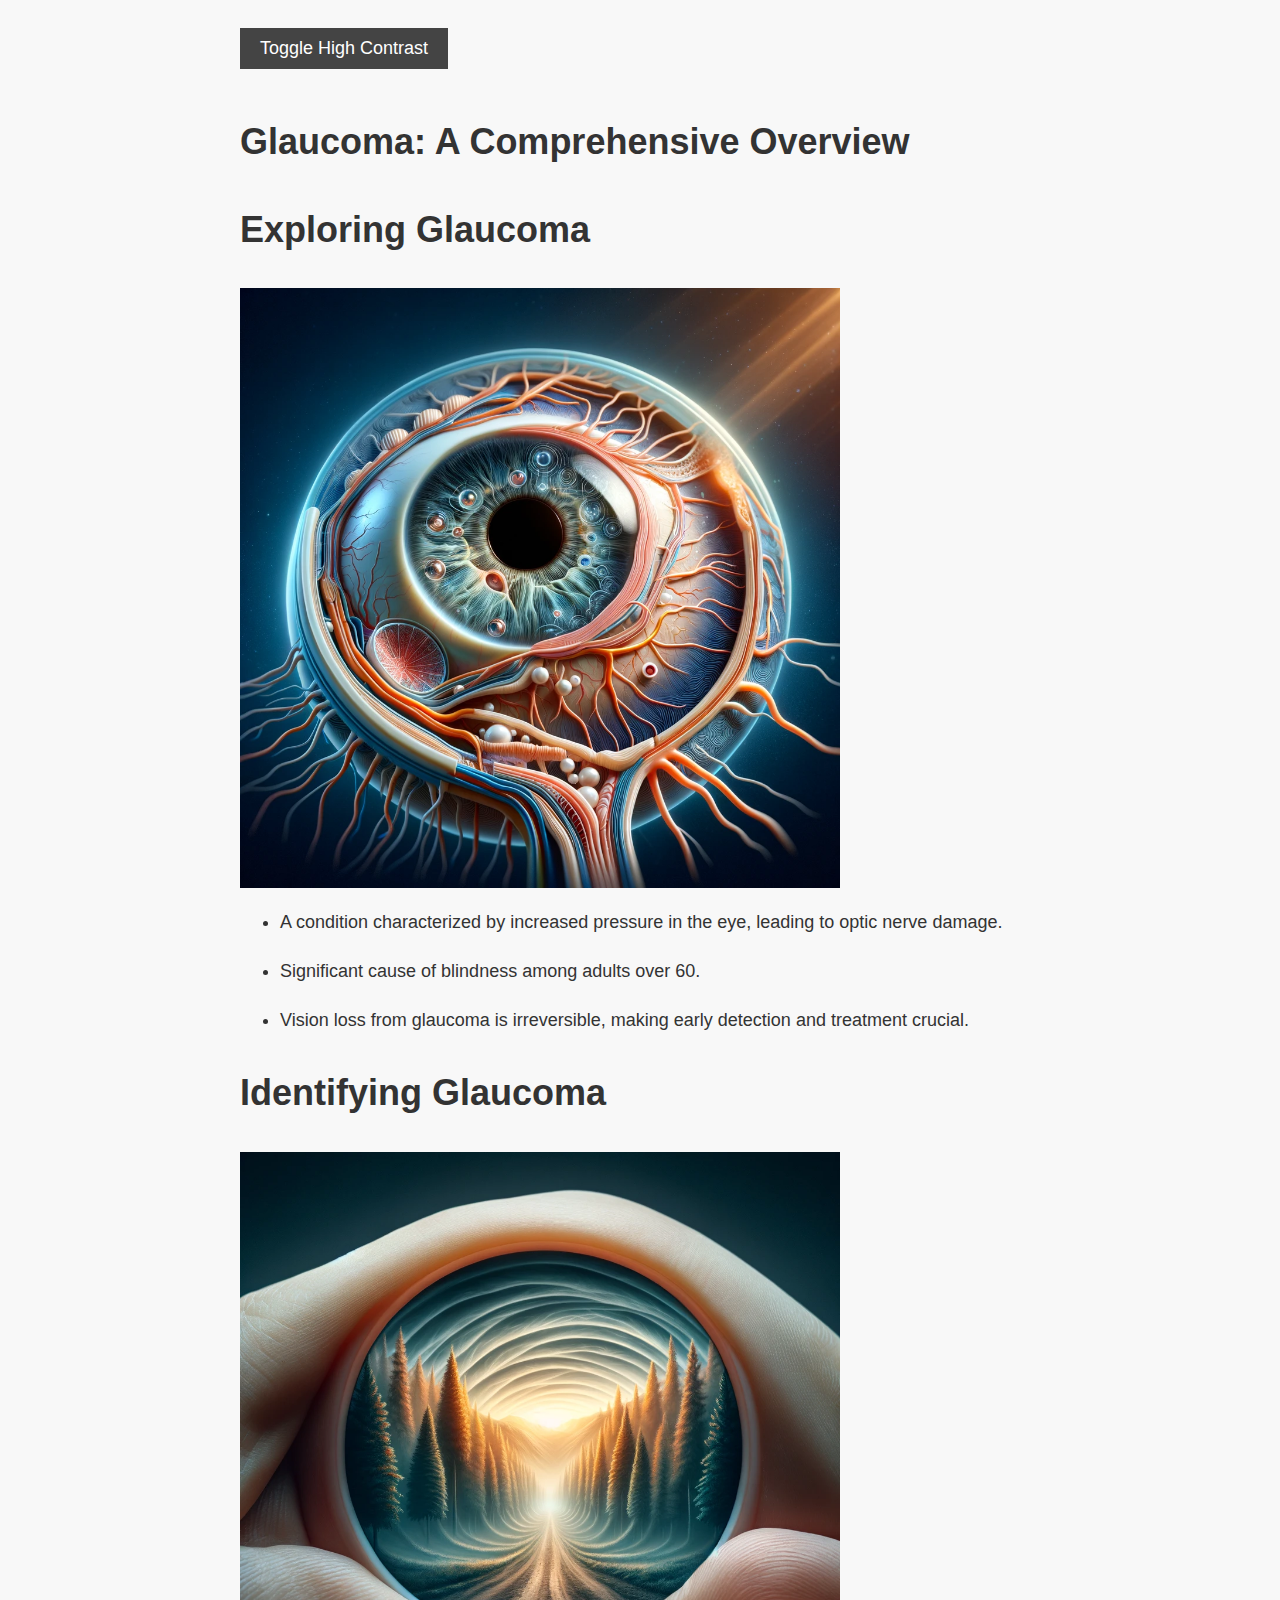
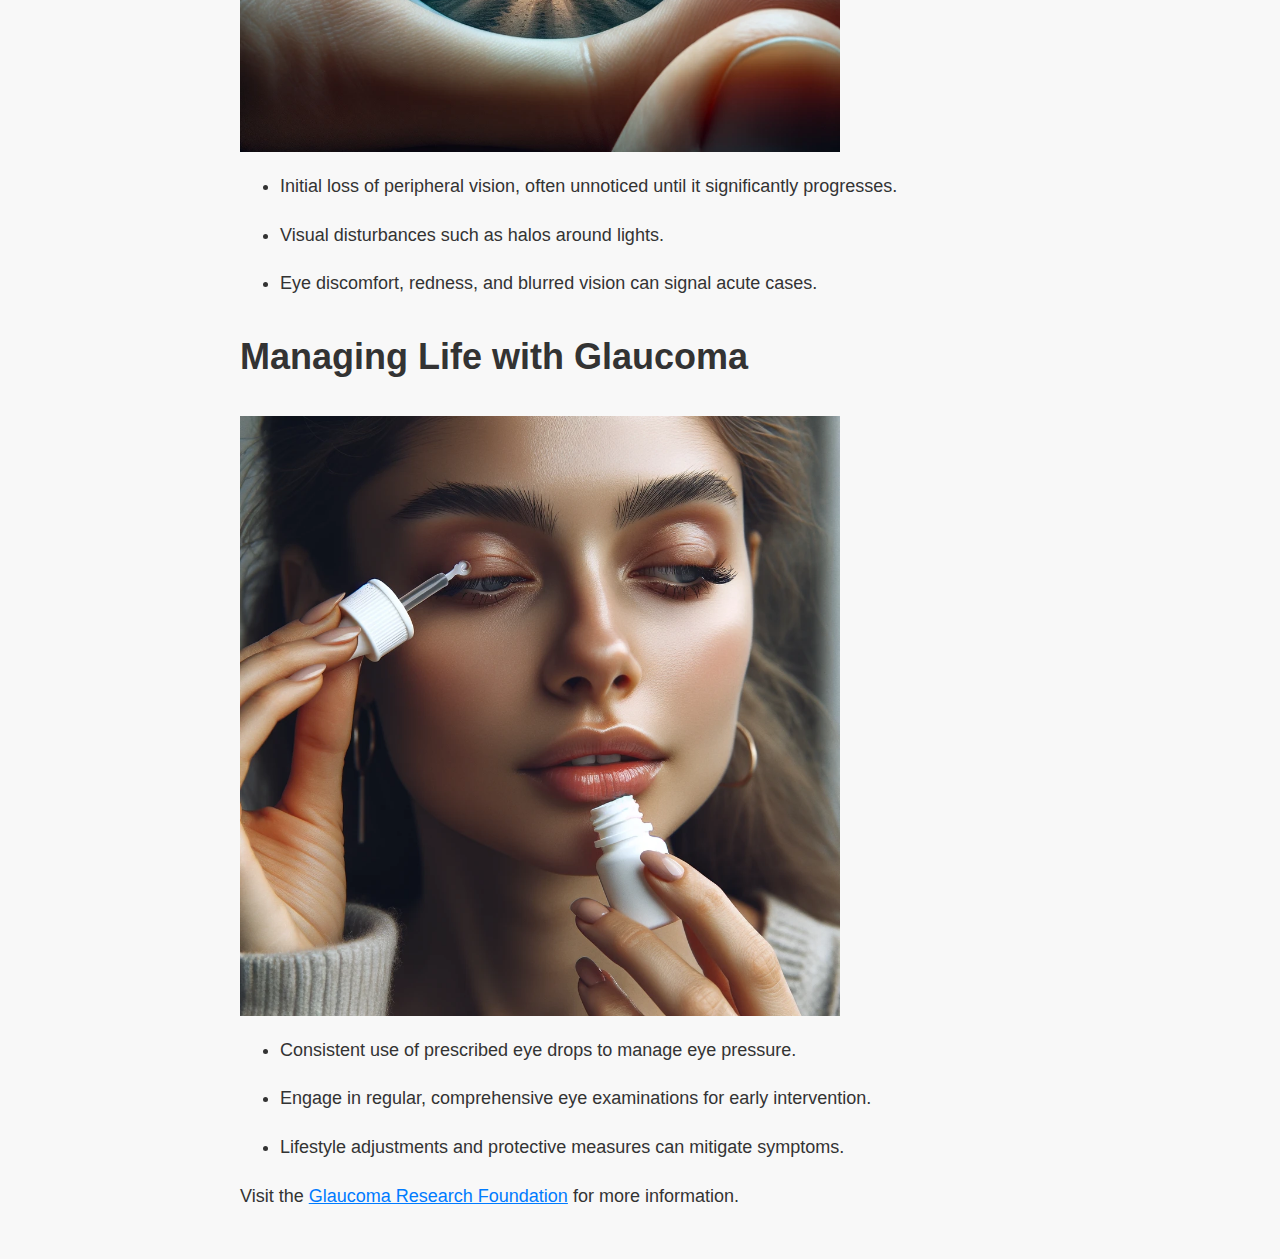
==== module-7/index.html @ 6ba4dfab "Assignment 7" ====
<!DOCTYPE html>
<html lang="en">
<head>
    <meta charset="UTF-8">
    <meta name="viewport" content="width=device-width, initial-scale=1.0">
    <title>Glaucoma: Insight and Care</title>
    <link rel="stylesheet" href="style.css">
</head>
<body>
    <div class="container">
        <button id="contrast-toggle">Toggle High Contrast</button>
        <header>
            <h1>Glaucoma: A Comprehensive Overview</h1>
        </header>
        <main>
            <section aria-labelledby="glaucoma-overview">
                <h2 id="glaucoma-overview">Exploring Glaucoma</h2>
                <img src="glaucoma-overview.jpg" alt="Illustration of Glaucoma">
                <ul>
                    <li>A condition characterized by increased pressure in the eye, leading to optic nerve damage.</li>
                    <li>Significant cause of blindness among adults over 60.</li>
                    <li>Vision loss from glaucoma is irreversible, making early detection and treatment crucial.</li>
                </ul>
            </section>
            <section aria-labelledby="glaucoma-detection">
                <h2 id="glaucoma-detection">Identifying Glaucoma</h2>
                <img src="glaucoma-detection.jpg" alt="Signs of Glaucoma">
                <ul>
                    <li>Initial loss of peripheral vision, often unnoticed until it significantly progresses.</li>
                    <li>Visual disturbances such as halos around lights.</li>
                    <li>Eye discomfort, redness, and blurred vision can signal acute cases.</li>
                </ul>
            </section>
            <section aria-labelledby="glaucoma-management">
                <h2 id="glaucoma-management">Managing Life with Glaucoma</h2>
                <img src="glaucoma-management.jpg" alt="Glaucoma Care">
                <ul>
                    <li>Consistent use of prescribed eye drops to manage eye pressure.</li>
                    <li>Engage in regular, comprehensive eye examinations for early intervention.</li>
                    <li>Lifestyle adjustments and protective measures can mitigate symptoms.</li>
                </ul>
            </section>
        </main>
            <footer>
                <p>Visit the <a href="https://glaucoma.org" target="_blank" rel="noopener noreferrer">Glaucoma Research Foundation</a> for more information.</p>
            </footer>
        <script src="script.js"></script>
</body>
</html>
---- module-7/style.css ----
body {
    font-size: 18px; /* Standard font size */
    color: #333; /* Standard text color */
    background-color: #f8f8f8; /* Light background */
    line-height: 1.6;
    font-family: Arial, sans-serif;
    transition: color 0.3s ease, background-color 0.3s ease;
}
.high-contrast {
    color: #fff; /* High contrast text color */
    background-color: #000; /* High contrast background color */
}
h1, h2 {
    font-size: 2em;
}
p, li {
    font-size: 1em;
    margin-bottom: 20px;
}
img {
    width: 100%;
    max-width: 600px;
    height: auto;
    display: block;
    margin: 20px 0;
}
#contrast-toggle {
    font-size: 1em;
    padding: 10px 20px;
    background-color: #444;
    color: #fff;
    border: none;
    cursor: pointer;
    margin-bottom: 20px;
}
a {
    color: #007bff;
}
.container {
    max-width: 800px;
    margin: auto;
    padding: 20px;
}
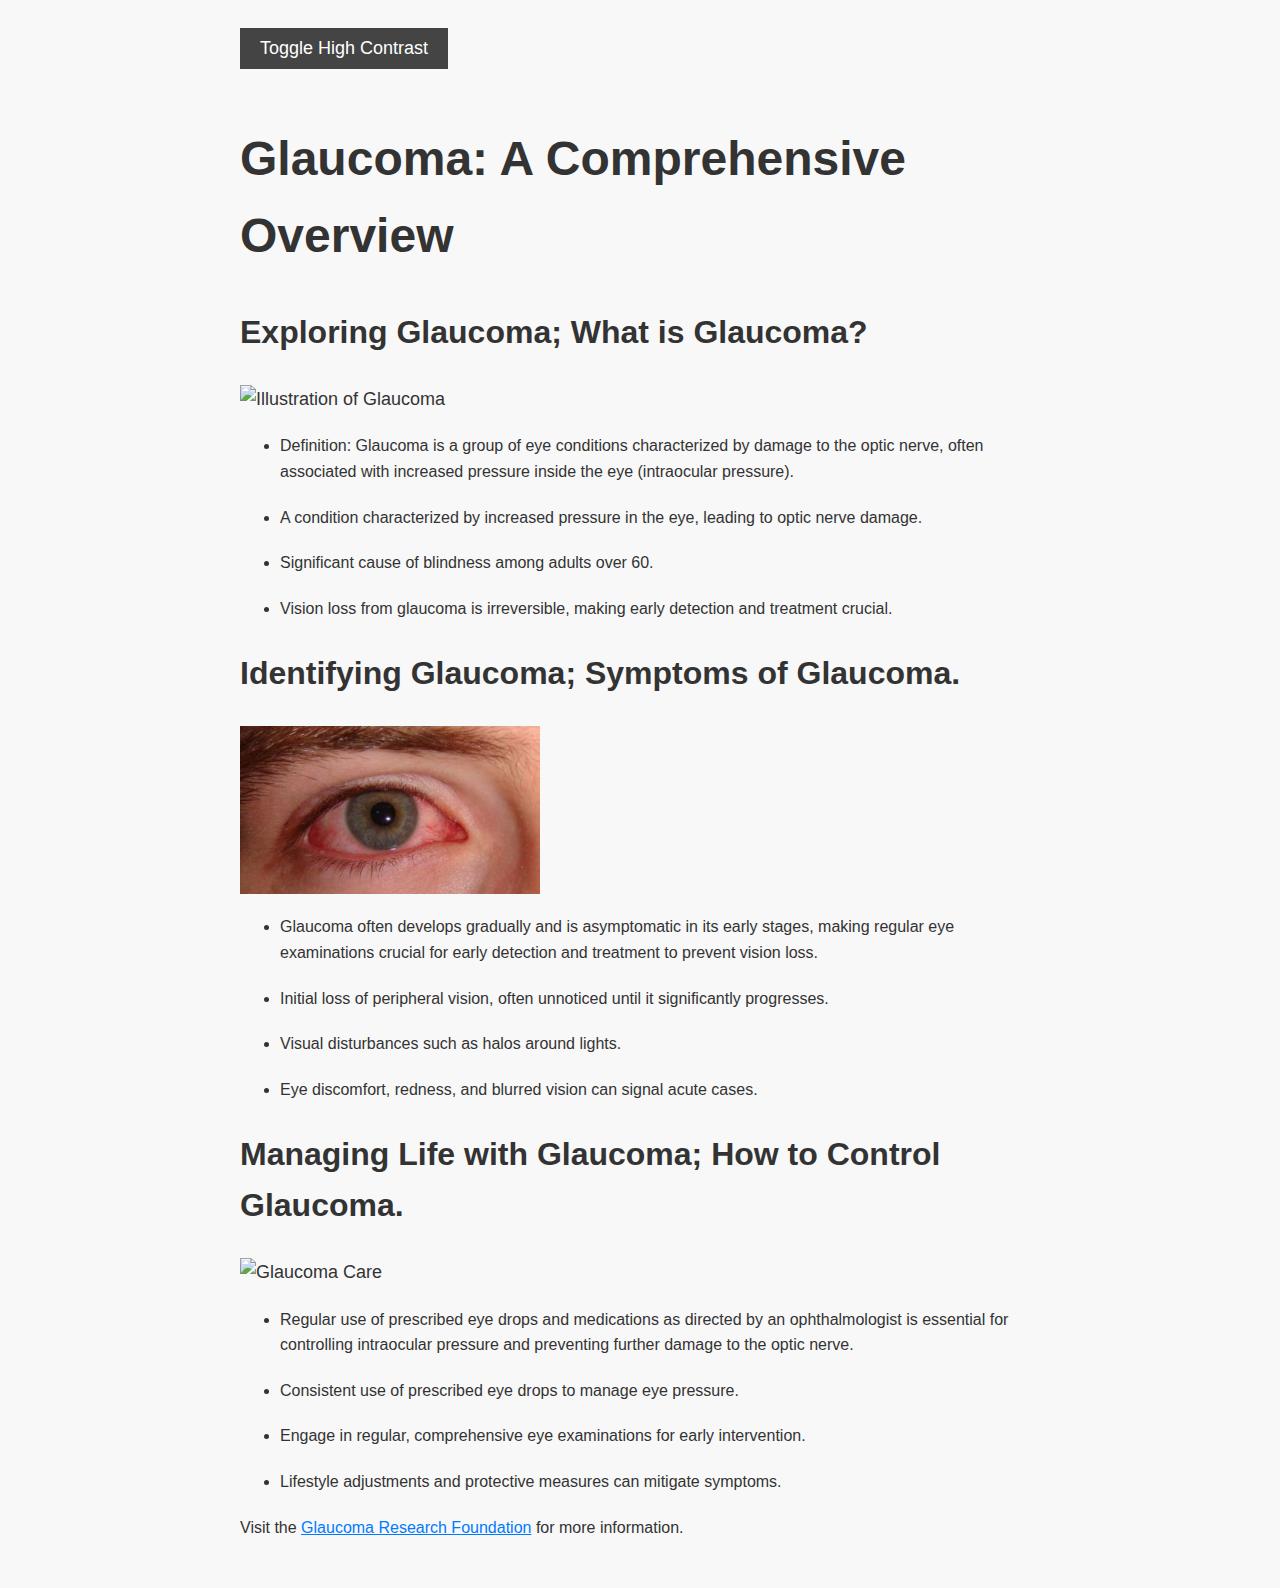
==== commit ec27daf2: "assignment 7" ====
--- a/module-7/index.html
+++ b/module-7/index.html
@@ -14,27 +14,31 @@
         </header>
         <main>
             <section aria-labelledby="glaucoma-overview">
-                <h2 id="glaucoma-overview">Exploring Glaucoma</h2>
+                <h2 id="glaucoma-overview">Exploring Glaucoma; What is Glaucoma?</h2>
                 <img src="glaucoma-overview.jpg" alt="Illustration of Glaucoma">
                 <ul>
+                    <li>Definition: Glaucoma is a group of eye conditions characterized by damage to the optic nerve, often associated with increased pressure inside the eye (intraocular pressure).</li>
                     <li>A condition characterized by increased pressure in the eye, leading to optic nerve damage.</li>
                     <li>Significant cause of blindness among adults over 60.</li>
                     <li>Vision loss from glaucoma is irreversible, making early detection and treatment crucial.</li>
+                    
                 </ul>
             </section>
             <section aria-labelledby="glaucoma-detection">
-                <h2 id="glaucoma-detection">Identifying Glaucoma</h2>
-                <img src="glaucoma-detection.jpg" alt="Signs of Glaucoma">
+                <h2 id="glaucoma-detection">Identifying Glaucoma; Symptoms of Glaucoma.</h2>
+                <img src="glaucoma-detection.png" alt="Signs of Glaucoma">
                 <ul>
+                    <li>Glaucoma often develops gradually and is asymptomatic in its early stages, making regular eye examinations crucial for early detection and treatment to prevent vision loss.</li>
                     <li>Initial loss of peripheral vision, often unnoticed until it significantly progresses.</li>
                     <li>Visual disturbances such as halos around lights.</li>
                     <li>Eye discomfort, redness, and blurred vision can signal acute cases.</li>
                 </ul>
             </section>
             <section aria-labelledby="glaucoma-management">
-                <h2 id="glaucoma-management">Managing Life with Glaucoma</h2>
+                <h2 id="glaucoma-management">Managing Life with Glaucoma; How to Control Glaucoma.</h2>
                 <img src="glaucoma-management.jpg" alt="Glaucoma Care">
                 <ul>
+                    <li>Regular use of prescribed eye drops and medications as directed by an ophthalmologist is essential for controlling intraocular pressure and preventing further damage to the optic nerve.</li>
                     <li>Consistent use of prescribed eye drops to manage eye pressure.</li>
                     <li>Engage in regular, comprehensive eye examinations for early intervention.</li>
                     <li>Lifestyle adjustments and protective measures can mitigate symptoms.</li>
@@ -44,6 +48,10 @@
             <footer>
                 <p>Visit the <a href="https://glaucoma.org" target="_blank" rel="noopener noreferrer">Glaucoma Research Foundation</a> for more information.</p>
             </footer>
-        <script src="script.js"></script>
+        <script>
+            document.getElementById('contrast-toggle').onclick = function() {
+            document.body.classList.toggle('high-contrast');
+            };
+        </script>
 </body>
 </html>
--- a/module-7/style.css
+++ b/module-7/style.css
@@ -1,26 +1,29 @@
 
 body {
-    font-size: 18px; /* Standard font size */
-    color: #333; /* Standard text color */
+    font-size: 18px; 
+    color: #333; 
     background-color: #f8f8f8; /* Light background */
     line-height: 1.6;
     font-family: Arial, sans-serif;
     transition: color 0.3s ease, background-color 0.3s ease;
 }
 .high-contrast {
-    color: #fff; /* High contrast text color */
-    background-color: #000; /* High contrast background color */
+    color: #fff; 
+    background-color: #000; /
 }
-h1, h2 {
-    font-size: 2em;
+h1{
+    font-size: 3rem;
+}
+h2{
+    font-size: 2rem;
 }
 p, li {
-    font-size: 1em;
+    font-size: 1rem;
     margin-bottom: 20px;
 }
 img {
-    width: 100%;
-    max-width: 600px;
+    width: 50%;
+    max-width: 300px;
     height: auto;
     display: block;
     margin: 20px 0;
